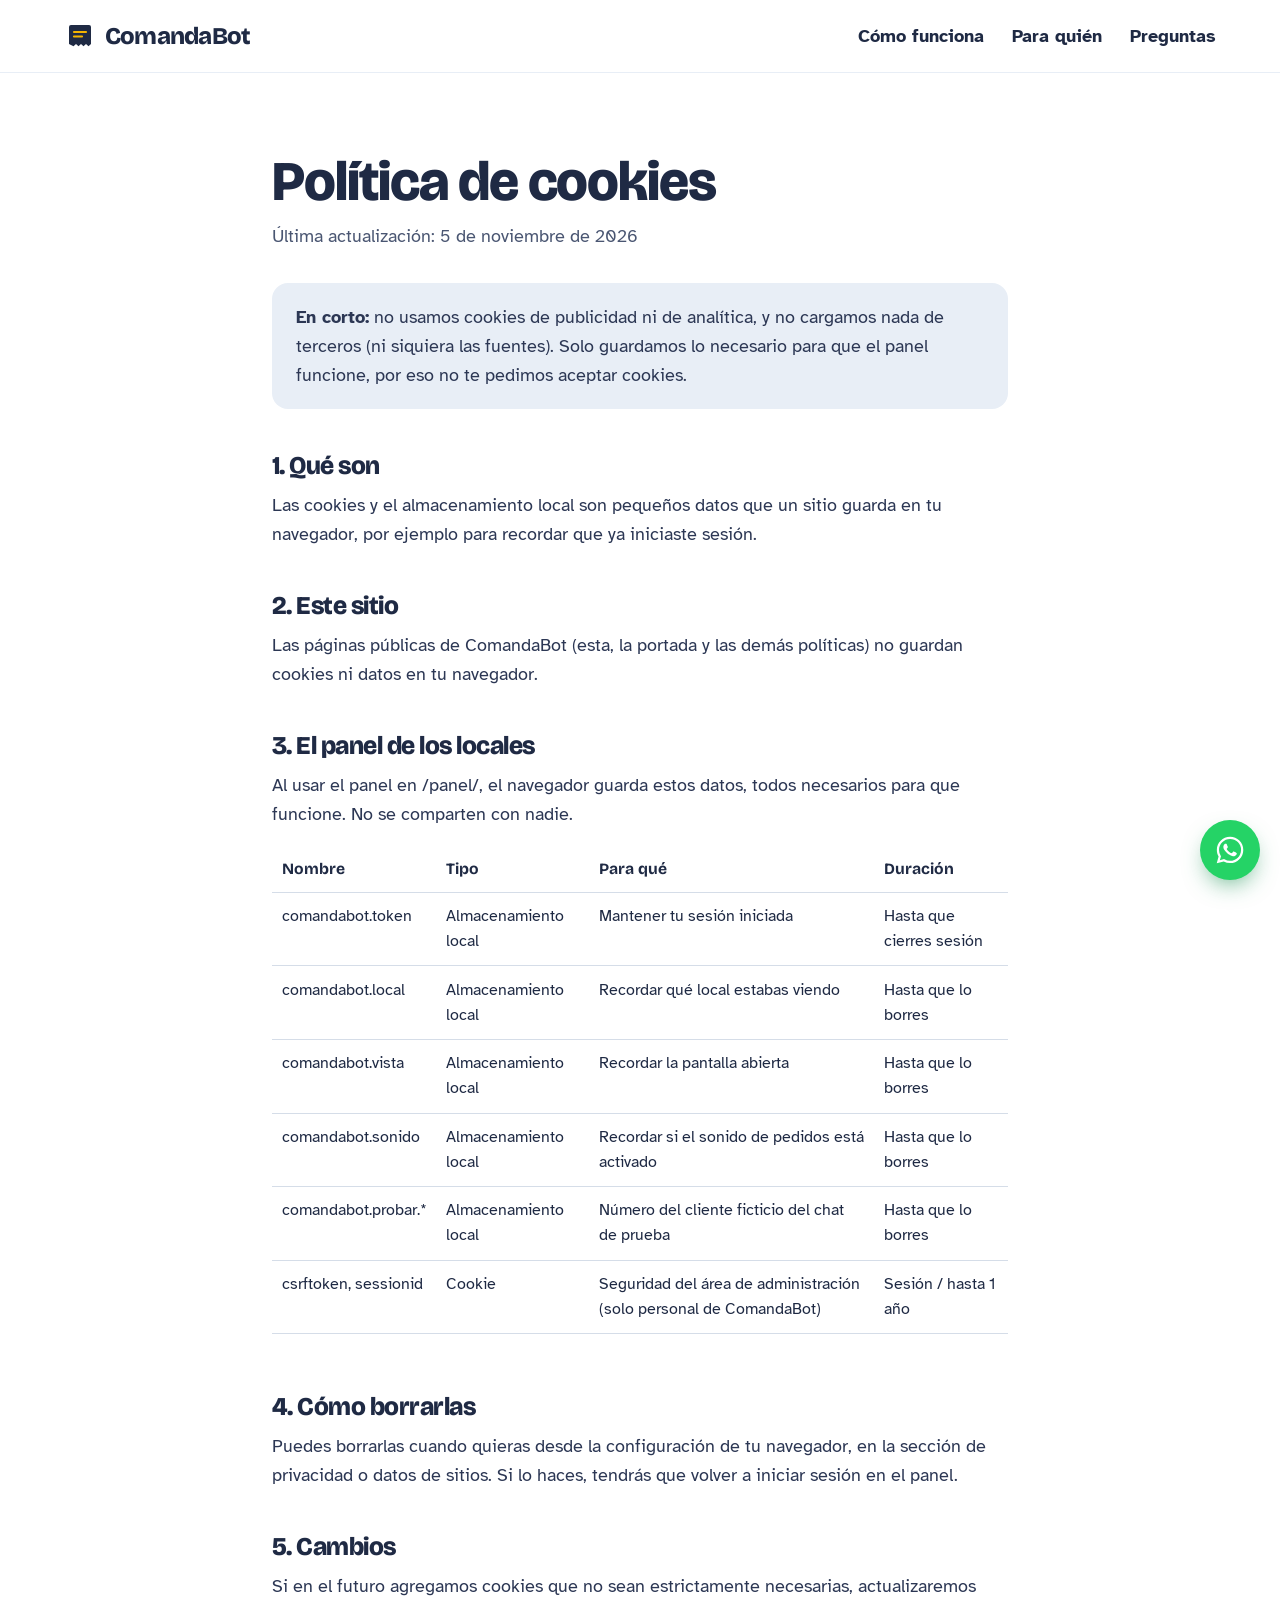
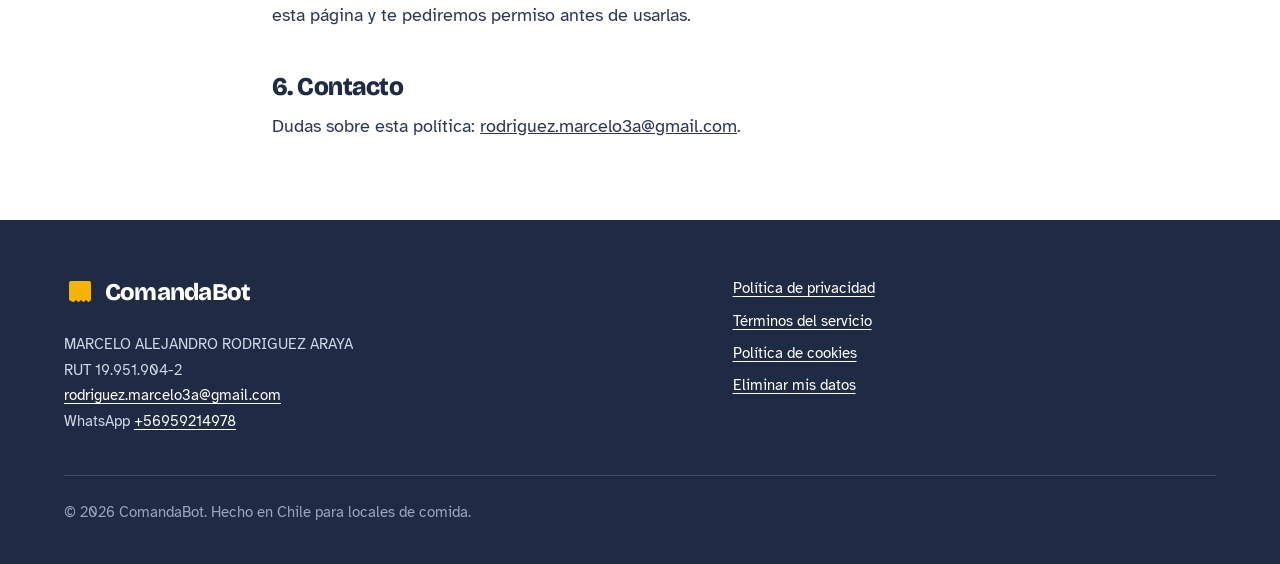
==== cookies/index.html @ 3d145ddc "Sitio público de ComandaBot (estático) Co-Authored-By: Claude Opus 5.5 <noreply@anthropic.com>" ====
<!DOCTYPE html>
<html lang="es-CL">
<head>
  <meta charset="utf-8">
  <meta name="viewport" content="width=device-width, initial-scale=1">
  <title>Política de cookies · ComandaBot</title>
  <meta name="description" content="Bot de WhatsApp que toma los pedidos de tu local y los deja listos en tu cocina, con el total bien calculado.">
  <meta name="theme-color" content="#f4b400">
  <meta property="og:title" content="ComandaBot: los pedidos de WhatsApp, directo a tu cocina">
  <meta property="og:description" content="Un bot que atiende tu WhatsApp, toma el pedido completo y lo deja listo en una pantalla para tu cocina.">
  <meta property="og:type" content="website">
  <meta property="og:url" content="https://comandabot.cl/cookies/"><link rel="canonical" href="https://comandabot.cl/cookies/">
  <link rel="icon" href="data:image/svg+xml,%3Csvg xmlns='http://www.w3.org/2000/svg' viewBox='0 0 32 32'%3E%3Crect width='32' height='32' rx='8' fill='%23f4b400'/%3E%3Cpath d='M8 7h16a2 2 0 0 1 2 2v13l-2.5 2-2.5-2-2.5 2-2.5-2-2.5 2-2.5-2-2 2V9a2 2 0 0 1 2-2z' fill='%231f2a44'/%3E%3Cpath d='M11 13h10M11 17h7' stroke='%23f4b400' stroke-width='2' stroke-linecap='round'/%3E%3C/svg%3E">
  <link rel="preload" href="/static/sitio/fuentes/bricolage.woff2" as="font" type="font/woff2" crossorigin>
  <link rel="stylesheet" href="/static/sitio/sitio.css">
</head>
<body>
  <a class="visualmente-oculto" href="#contenido">Saltar al contenido</a>

  <header class="encabezado encabezado-simple">
    <div class="contenedor">
      <a class="marca" href="/" aria-label="ComandaBot, inicio">
        <svg viewBox="0 0 32 32" aria-hidden="true" fill="none"><path d="M7 5h18a2 2 0 0 1 2 2v17l-2.5 2.2-2.5-2.2-2.5 2.2-2.5-2.2-2.5 2.2-2.5-2.2-2.5 2.2L5 24V7a2 2 0 0 1 2-2z" fill="currentColor"/><path d="M10 12h12M10 16.5h8" stroke="#f4b400" stroke-width="2.2" stroke-linecap="round"/></svg>

        ComandaBot
      </a>
      <nav class="navegacion" aria-label="Principal">
        <a class="ancla" href="/#como-funciona">Cómo funciona</a>
        <a class="ancla" href="/#para-quien">Para quién</a>
        <a class="ancla" href="/#preguntas">Preguntas</a>
      </nav>
    </div>
  </header>

  <main id="contenido">
<article class="legal">
  <div class="contenedor">
    <h1>Política de cookies</h1>
    <p class="actualizado">Última actualización: 5 de noviembre de 2026</p>
    
<div class="resumen">
  <p><b>En corto:</b> no usamos cookies de publicidad ni de analítica, y no cargamos nada de terceros (ni siquiera las fuentes). Solo guardamos lo necesario para que el panel funcione, por eso no te pedimos aceptar cookies.</p>
</div>

<h2>1. Qué son</h2>
<p>Las cookies y el almacenamiento local son pequeños datos que un sitio guarda en tu navegador, por ejemplo para recordar que ya iniciaste sesión.</p>

<h2>2. Este sitio</h2>
<p>Las páginas públicas de ComandaBot (esta, la portada y las demás políticas) no guardan cookies ni datos en tu navegador.</p>

<h2>3. El panel de los locales</h2>
<p>Al usar el panel en /panel/, el navegador guarda estos datos, todos necesarios para que funcione. No se comparten con nadie.</p>
<div class="tabla-scroll">
<table>
  <thead><tr><th>Nombre</th><th>Tipo</th><th>Para qué</th><th>Duración</th></tr></thead>
  <tbody>
    <tr><td>comandabot.token</td><td>Almacenamiento local</td><td>Mantener tu sesión iniciada</td><td>Hasta que cierres sesión</td></tr>
    <tr><td>comandabot.local</td><td>Almacenamiento local</td><td>Recordar qué local estabas viendo</td><td>Hasta que lo borres</td></tr>
    <tr><td>comandabot.vista</td><td>Almacenamiento local</td><td>Recordar la pantalla abierta</td><td>Hasta que lo borres</td></tr>
    <tr><td>comandabot.sonido</td><td>Almacenamiento local</td><td>Recordar si el sonido de pedidos está activado</td><td>Hasta que lo borres</td></tr>
    <tr><td>comandabot.probar.*</td><td>Almacenamiento local</td><td>Número del cliente ficticio del chat de prueba</td><td>Hasta que lo borres</td></tr>
    <tr><td>csrftoken, sessionid</td><td>Cookie</td><td>Seguridad del área de administración (solo personal de ComandaBot)</td><td>Sesión / hasta 1 año</td></tr>
  </tbody>
</table>
</div>

<h2>4. Cómo borrarlas</h2>
<p>Puedes borrarlas cuando quieras desde la configuración de tu navegador, en la sección de privacidad o datos de sitios. Si lo haces, tendrás que volver a iniciar sesión en el panel.</p>

<h2>5. Cambios</h2>
<p>Si en el futuro agregamos cookies que no sean estrictamente necesarias, actualizaremos esta página y te pediremos permiso antes de usarlas.</p>

<h2>6. Contacto</h2>
<p>Dudas sobre esta política: <a href="mailto:rodriguez.marcelo3a@gmail.com">rodriguez.marcelo3a@gmail.com</a>.</p>

  </div>
</article>
</main>

  <footer class="pie">
    <div class="contenedor">
      <div>
        <a class="marca" href="/"><svg viewBox="0 0 32 32" aria-hidden="true" fill="none"><path d="M7 5h18a2 2 0 0 1 2 2v17l-2.5 2.2-2.5-2.2-2.5 2.2-2.5-2.2-2.5 2.2-2.5-2.2-2.5 2.2L5 24V7a2 2 0 0 1 2-2z" fill="currentColor"/><path d="M10 12h12M10 16.5h8" stroke="#f4b400" stroke-width="2.2" stroke-linecap="round"/></svg>
 ComandaBot</a>
        <address>
          MARCELO ALEJANDRO RODRIGUEZ ARAYA<br>
          RUT 19.951.904-2<br>
          
          <a href="mailto:rodriguez.marcelo3a@gmail.com">rodriguez.marcelo3a@gmail.com</a>
          <br>WhatsApp <a href="https://wa.me/56959214978?text=Hola%2C%20quiero%20saber%20m%C3%A1s%20de%20ComandaBot%20para%20mi%20local.">+56959214978</a>
        </address>
      </div>
      <nav aria-label="Legal">
        <ul>
          <li><a href="/privacidad/">Política de privacidad</a></li>
          <li><a href="/terminos/">Términos del servicio</a></li>
          <li><a href="/cookies/">Política de cookies</a></li>
          <li><a href="/privacidad/#eliminar-datos">Eliminar mis datos</a></li>
        </ul>
      </nav>
      <p class="derechos">© 2026 ComandaBot. Hecho en Chile para locales de comida.</p>
    </div>
  </footer>

  
  <a class="whatsapp-flotante" href="https://wa.me/56959214978?text=Hola%2C%20quiero%20saber%20m%C3%A1s%20de%20ComandaBot%20para%20mi%20local." target="_blank" rel="noopener" aria-label="Escríbenos por WhatsApp">
    <svg viewBox="0 0 24 24" aria-hidden="true" fill="currentColor"><path d="M12.04 2C6.58 2 2.13 6.45 2.13 11.91c0 1.75.46 3.45 1.32 4.95L2.05 22l5.25-1.38a9.9 9.9 0 0 0 4.74 1.21h.01c5.46 0 9.91-4.45 9.91-9.91 0-2.65-1.03-5.14-2.9-7.01A9.82 9.82 0 0 0 12.04 2zm0 18.15h-.01a8.23 8.23 0 0 1-4.2-1.15l-.3-.18-3.12.82.83-3.04-.2-.31a8.2 8.2 0 0 1-1.26-4.38c0-4.54 3.7-8.24 8.25-8.24 2.2 0 4.27.86 5.83 2.42a8.18 8.18 0 0 1 2.41 5.83c0 4.54-3.7 8.23-8.23 8.23zm4.52-6.16c-.25-.12-1.47-.72-1.69-.81-.23-.08-.39-.12-.56.13-.16.24-.64.8-.78.97-.15.16-.29.18-.54.06-.25-.12-1.05-.39-1.99-1.23-.74-.66-1.23-1.47-1.38-1.72-.14-.25-.02-.38.11-.51.11-.11.25-.29.37-.43.13-.15.17-.25.25-.42.08-.16.04-.31-.02-.43-.06-.12-.56-1.34-.76-1.84-.2-.48-.41-.42-.56-.43h-.48c-.17 0-.43.06-.66.31-.22.25-.86.85-.86 2.07 0 1.22.89 2.4 1.01 2.56.12.17 1.75 2.67 4.23 3.74.59.26 1.05.41 1.41.52.59.19 1.13.16 1.56.1.48-.07 1.47-.6 1.67-1.18.21-.58.21-1.07.15-1.18-.06-.1-.23-.16-.48-.28z"/></svg>

  </a>
  
  
</body>
</html>
---- static/sitio/sitio.css ----
/* ComandaBot · sitio público
   Idea: el pedido de WhatsApp se convierte en la comanda de cocina.
   Paleta: tinta de lápiz pasta, mostaza de letrero de fuente de soda, papel de ticket. */

@font-face { font-family: "Bricolage"; src: url("fuentes/bricolage.woff2") format("woff2"); font-weight: 200 800; font-display: swap; }
@font-face { font-family: "Atkinson"; src: url("fuentes/atkinson-400.woff2") format("woff2"); font-weight: 400; font-display: swap; }
@font-face { font-family: "Atkinson"; src: url("fuentes/atkinson-700.woff2") format("woff2"); font-weight: 700; font-display: swap; }
@font-face { font-family: "Ticket"; src: url("fuentes/plexmono-500.woff2") format("woff2"); font-weight: 500; font-display: swap; }

:root {
  --tinta: #1f2a44;
  --tinta-suave: #4a5672;
  --mostaza: #f4b400;
  --mostaza-clara: #ffe08a;
  --papel: #ffffff;
  --azulejo: #e8eef6;
  --tomate: #e0452b;
  --whatsapp: #25d366;
  --whatsapp-oscuro: #128c4b;

  --display: "Bricolage", "Arial Narrow", system-ui, sans-serif;
  --texto: "Atkinson", system-ui, -apple-system, "Segoe UI", sans-serif;
  --ticket: "Ticket", ui-monospace, "Courier New", monospace;

  --ancho: 72rem;
  --margen: clamp(1.25rem, 4vw, 2.5rem);
}

*, *::before, *::after { box-sizing: border-box; }
html { scroll-behavior: smooth; scroll-padding-top: 5rem; }
body {
  margin: 0;
  font-family: var(--texto);
  font-size: 1.125rem;
  line-height: 1.6;
  color: var(--tinta);
  background: var(--papel);
  -webkit-font-smoothing: antialiased;
}
img, svg { display: block; max-width: 100%; }
a { color: inherit; }
:focus-visible { outline: 3px solid var(--tinta); outline-offset: 3px; border-radius: 4px; }
.contenedor { width: min(100% - 2 * var(--margen), var(--ancho)); margin-inline: auto; }
.visualmente-oculto { position: absolute; width: 1px; height: 1px; overflow: hidden; clip: rect(0 0 0 0); white-space: nowrap; }

/* Titulares: grotesca con aire de letrero, apretada y grande */
h1, h2, h3 { font-family: var(--display); line-height: 1.02; letter-spacing: -0.02em; margin: 0; text-wrap: balance; }
h1 { font-size: clamp(2.6rem, 6.4vw, 5.25rem); font-weight: 800; font-variation-settings: "opsz" 96; }
h2 { font-size: clamp(2rem, 4.2vw, 3.25rem); font-weight: 800; font-variation-settings: "opsz" 72; }
h3 { font-size: 1.35rem; font-weight: 700; letter-spacing: -0.01em; line-height: 1.2; }
p { margin: 0; }
.bajada { font-size: clamp(1.15rem, 1.6vw, 1.35rem); max-width: 34em; color: var(--tinta-suave); }

/* Botones */
.boton {
  display: inline-flex; align-items: center; justify-content: center; gap: 0.6rem;
  min-height: 3.5rem; padding: 0 1.6rem;
  font: 700 1.1rem/1 var(--texto); text-decoration: none;
  border-radius: 999px; border: 2px solid transparent; cursor: pointer;
  transition: transform 0.15s ease, background-color 0.15s ease;
}
.boton:active { transform: scale(0.97); }
.boton-whatsapp { background: var(--whatsapp-oscuro); color: #fff; }
.boton-whatsapp:hover { background: #0e7a40; }
.boton-whatsapp svg { width: 1.4rem; height: 1.4rem; }
.boton-borde { border-color: var(--tinta); color: var(--tinta); background: transparent; }
.boton-borde:hover { background: var(--tinta); color: #fff; }

/* Encabezado */
.encabezado { position: sticky; top: 0; z-index: 20; background: var(--mostaza); }
.encabezado .contenedor { display: flex; align-items: center; justify-content: space-between; gap: 1rem; min-height: 4.5rem; }
.marca { display: inline-flex; align-items: center; gap: 0.55rem; font: 800 1.5rem/1 var(--display); letter-spacing: -0.03em; text-decoration: none; }
.marca svg { width: 2rem; height: 2rem; flex-shrink: 0; }
.navegacion { display: flex; align-items: center; gap: 1.75rem; font-weight: 700; }
.navegacion a { text-decoration: none; }
.navegacion a:hover { text-decoration: underline; text-underline-offset: 0.25em; }
.navegacion .ingresar { white-space: nowrap; padding: 0.55rem 1.1rem; border-radius: 999px; border: 2px solid var(--tinta); }
.navegacion .ingresar:hover { background: var(--tinta); color: var(--mostaza); text-decoration: none; }
@media (max-width: 52rem) { .navegacion .ancla { display: none; } }
@media (max-width: 26rem) { .navegacion .al-panel { display: none; } .marca { font-size: 1.3rem; } }
.encabezado-simple { background: var(--papel); border-bottom: 1px solid var(--azulejo); }

/* ---------- Portada: el chat se convierte en comanda ---------- */
.portada { background: var(--mostaza); padding: clamp(2.5rem, 6vw, 5rem) 0 clamp(3.5rem, 8vw, 6.5rem); overflow: hidden; }
.portada .contenedor { display: grid; grid-template-columns: 1.05fr 0.95fr; gap: clamp(2rem, 5vw, 4.5rem); align-items: center; }
.portada h1 { max-width: 11ch; }
.portada .bajada { color: var(--tinta); margin-top: 1.5rem; }
.portada .acciones { display: flex; flex-wrap: wrap; gap: 0.85rem; margin-top: 2.25rem; }
.portada .letra-chica { margin-top: 1.1rem; font-size: 0.95rem; }
@media (max-width: 60rem) {
  .portada .contenedor { grid-template-columns: 1fr; }
  .portada h1 { max-width: 14ch; }
}

.escena { position: relative; display: grid; grid-template-columns: 1fr; justify-items: center; }
.chat {
  font-family: system-ui, -apple-system, "Segoe UI", Roboto, sans-serif; /* como WhatsApp, y sin el cero tachado de Atkinson */
  width: min(100%, 25rem);
  background: rgba(255, 255, 255, 0.5);
  border: 2px solid rgba(31, 42, 68, 0.12);
  border-radius: 1.75rem;
  padding: 1rem 1rem 1.25rem;
  display: flex; flex-direction: column; gap: 0.55rem;
}
.chat-cabecera { display: flex; align-items: center; gap: 0.6rem; padding: 0.2rem 0.3rem 0.6rem; border-bottom: 1px solid rgba(31, 42, 68, 0.12); font-size: 0.95rem; }
.chat-cabecera .avatar { width: 2.2rem; height: 2.2rem; border-radius: 50%; background: var(--tinta); color: var(--mostaza); display: grid; place-items: center; font: 800 1rem var(--display); }
.chat-cabecera small { display: block; color: var(--tinta-suave); font-size: 0.8rem; }
.burbuja { max-width: 86%; padding: 0.55rem 0.8rem 0.4rem; border-radius: 1rem; font-size: 0.95rem; line-height: 1.4; box-shadow: 0 1px 0 rgba(31, 42, 68, 0.12); }
.burbuja time { display: block; text-align: right; font-size: 0.7rem; color: var(--tinta-suave); margin-top: 0.15rem; }
.burbuja.cliente { align-self: flex-end; background: #d9fdd3; border-bottom-right-radius: 0.3rem; }
.burbuja.bot { align-self: flex-start; background: var(--papel); border-bottom-left-radius: 0.3rem; }
.burbuja.bot b { font-weight: 700; }

/* La comanda: papel térmico que sale de la "impresora" */
.impresora { width: min(100%, 19rem); margin-top: -0.5rem; position: relative; z-index: 2; }
.impresora::before { /* ranura */
  content: ""; display: block; height: 0.9rem; border-radius: 0.6rem; background: var(--tinta);
  box-shadow: inset 0 -3px 0 rgba(0, 0, 0, 0.35);
}
.papel-recorte { overflow: hidden; margin: -0.35rem 0.8rem 0; padding-bottom: 1.25rem; }
.comanda {
  --diente: 0.6rem;
  background: var(--papel);
  font: 500 0.78rem/1.5 var(--ticket);
  color: #222;
  padding: 1rem 1rem 1.4rem;
  white-space: pre;
  box-shadow: 0 10px 18px -10px rgba(31, 42, 68, 0.45);
  /* borde inferior cortado en zigzag, como el ticket arrancado */
  -webkit-mask: conic-gradient(from -45deg at bottom, #0000, #000 1deg 89deg, #0000 90deg) 50% / calc(2 * var(--diente)) 100%;
          mask: conic-gradient(from -45deg at bottom, #0000, #000 1deg 89deg, #0000 90deg) 50% / calc(2 * var(--diente)) 100%;
  transform-origin: top center;
}
.comanda strong { font-weight: 500; background: var(--mostaza-clara); }
.campana {
  position: absolute; z-index: 3; top: -1.2rem; right: -0.6rem;
  background: var(--tomate); color: #fff; font: 700 0.85rem/1 var(--texto);
  padding: 0.5rem 0.8rem; border-radius: 999px; box-shadow: 0 6px 14px -6px rgba(224, 69, 43, 0.8);
}

/* Secuencia de carga (una sola, orquestada): mensajes -> confirmación -> se imprime la comanda */
@media (prefers-reduced-motion: no-preference) {
  .animar .burbuja { opacity: 0; transform: translateY(0.5rem) scale(0.98); animation: aparecer 0.35s ease-out forwards; }
  .animar .burbuja:nth-of-type(1) { animation-delay: 0.3s; }
  .animar .burbuja:nth-of-type(2) { animation-delay: 1.3s; }
  .animar .burbuja:nth-of-type(3) { animation-delay: 2.5s; }
  .animar .burbuja:nth-of-type(4) { animation-delay: 3.2s; }
  .animar .comanda { transform: translateY(-101%); animation: imprimir 1.6s steps(14, end) 3.8s forwards; }
  .animar .campana { opacity: 0; transform: scale(0.6); animation: sonar 0.5s cubic-bezier(.3, 1.6, .5, 1) 5.4s forwards; }
}
@keyframes aparecer { to { opacity: 1; transform: none; } }
@keyframes imprimir { to { transform: translateY(0); } }
@keyframes sonar { to { opacity: 1; transform: none; } }
.repetir {
  margin-top: 0.25rem; background: none; border: 0; padding: 0.4rem 0.6rem;
  font: 700 0.9rem var(--texto); color: var(--tinta); text-decoration: underline; text-underline-offset: 0.2em; cursor: pointer;
}
@media (prefers-reduced-motion: reduce) { .repetir { display: none; } }

/* ---------- Secciones ---------- */
.seccion { padding: clamp(4rem, 9vw, 7rem) 0; }
.seccion-azulejo { background: var(--azulejo); }
.seccion .encabezado-seccion { max-width: 40rem; margin-bottom: clamp(2.5rem, 5vw, 3.75rem); }
.seccion .encabezado-seccion .bajada { margin-top: 1rem; }

/* Cómo funciona: es una secuencia real, por eso va numerada */
.pasos { list-style: none; margin: 0; padding: 0; display: grid; grid-template-columns: repeat(4, 1fr); gap: 2rem; counter-reset: paso; }
.pasos li { counter-increment: paso; position: relative; padding-top: 4.25rem; }
.pasos li::before {
  content: counter(paso);
  position: absolute; top: 0; left: 0;
  width: 3.1rem; height: 3.1rem; border-radius: 50%;
  display: grid; place-items: center;
  font: 800 1.5rem/1 var(--display); color: var(--tinta); background: var(--mostaza);
}
.pasos li:not(:last-child)::after { /* línea que une los pasos */
  content: ""; position: absolute; top: 1.55rem; left: 3.6rem; right: -1.5rem; height: 2px;
  background: repeating-linear-gradient(90deg, var(--tinta) 0 6px, transparent 6px 12px); opacity: 0.35;
}
.pasos p { margin-top: 0.5rem; color: var(--tinta-suave); }
@media (max-width: 56rem) {
  .pasos { grid-template-columns: 1fr 1fr; row-gap: 2.75rem; }
  .pasos li::after { display: none; }
}
@media (max-width: 34rem) { .pasos { grid-template-columns: 1fr; } }

/* El panel: maqueta del tablero real de la cocina */
.panel-demo { display: grid; grid-template-columns: 0.8fr 1.2fr; gap: clamp(2rem, 5vw, 4rem); align-items: center; }
.panel-demo ul.puntos { list-style: none; padding: 0; margin: 1.75rem 0 0; display: grid; gap: 1rem; }
.panel-demo ul.puntos li { padding-left: 1.75rem; position: relative; }
.panel-demo ul.puntos li::before { content: ""; position: absolute; left: 0; top: 0.55em; width: 0.8rem; height: 0.8rem; border-radius: 3px; background: var(--punto, var(--mostaza)); }
@media (max-width: 60rem) { .panel-demo { grid-template-columns: 1fr; } }

.tablero { font-family: system-ui, -apple-system, "Segoe UI", Roboto, sans-serif; background: #f1f5f9; border-radius: 1.25rem; padding: 1rem; border: 1px solid #d5dde8; box-shadow: 0 30px 60px -30px rgba(31, 42, 68, 0.35); }
.tablero-barra { display: flex; align-items: center; justify-content: space-between; padding: 0.25rem 0.4rem 0.9rem; font: 800 1.15rem var(--display); }
.tablero-barra span { font: 400 0.85rem var(--texto); color: var(--tinta-suave); display: inline-flex; align-items: center; gap: 0.4rem; }
.tablero-barra span::before { content: ""; width: 0.55rem; height: 0.55rem; border-radius: 50%; background: #10b981; }
.columnas { display: grid; grid-template-columns: 1fr 1fr; gap: 0.9rem; }
.columna h3 { font-size: 1rem; margin: 0 0 0.6rem; }
.tarjeta { background: #fff; border-radius: 0.9rem; border-top: 7px solid var(--borde, #fbbf24); padding: 0.75rem 0.85rem 0.85rem; box-shadow: 0 2px 6px rgba(31, 42, 68, 0.1); font-size: 0.85rem; line-height: 1.35; }
.tarjeta + .tarjeta { margin-top: 0.7rem; }
.tarjeta header { display: flex; justify-content: space-between; align-items: baseline; }
.tarjeta .numero { font: 800 1.6rem/1 var(--display); }
.tarjeta .espera { font-size: 0.72rem; font-weight: 700; padding: 0.15rem 0.5rem; border-radius: 999px; background: var(--chip, #fef3c7); color: var(--chip-texto, #78350f); }
.tarjeta .cliente { font-weight: 700; font-size: 1rem; margin-top: 0.35rem; }
.tarjeta .etiqueta { display: inline-block; margin-top: 0.35rem; padding: 0.2rem 0.5rem; border-radius: 0.45rem; font-weight: 700; font-size: 0.75rem; background: #ede9fe; color: #4c1d95; }
.tarjeta ul { list-style: none; padding: 0; margin: 0.5rem 0 0; }
.tarjeta li b { display: inline-block; min-width: 1.6rem; }
.tarjeta .nota { color: #b45309; font-style: italic; padding-left: 1.6rem; }
.tarjeta .listo { margin-top: 0.6rem; background: #059669; color: #fff; text-align: center; font-weight: 800; border-radius: 0.55rem; padding: 0.45rem; }
@media (max-width: 30rem) { .columnas { grid-template-columns: 1fr; } }

/* Lo que resuelve: lista de definiciones en dos columnas (no tarjetas) */
.resuelve { display: grid; grid-template-columns: repeat(2, 1fr); column-gap: clamp(2rem, 6vw, 5rem); row-gap: 2.25rem; margin: 0; }
.resuelve div { border-top: 2px solid var(--tinta); padding-top: 1rem; }
.resuelve dt { font: 700 1.3rem/1.25 var(--display); letter-spacing: -0.01em; }
.resuelve dd { margin: 0.45rem 0 0; color: var(--tinta-suave); max-width: 32em; }
@media (max-width: 46rem) { .resuelve { grid-template-columns: 1fr; } }

/* Confianza: la única sección oscura */
.confianza { background: var(--tinta); color: #fff; }
.confianza .contenedor { display: grid; grid-template-columns: 1.15fr 0.85fr; gap: clamp(2rem, 5vw, 4rem); align-items: end; }
.confianza h2 { font-size: clamp(2.4rem, 5.6vw, 4.5rem); color: var(--mostaza); max-width: 12ch; }
.confianza p { color: #d7dded; font-size: 1.2rem; max-width: 30em; }
.confianza p + p { margin-top: 1rem; }
@media (max-width: 56rem) { .confianza .contenedor { grid-template-columns: 1fr; } }

/* Para quién */
.locales { display: flex; flex-wrap: wrap; gap: 0.75rem; list-style: none; margin: 0; padding: 0; }
.locales li { font: 700 clamp(1.15rem, 2vw, 1.45rem)/1 var(--display); padding: 0.85rem 1.25rem; border-radius: 999px; background: var(--papel); border: 2px solid var(--tinta); }
.modos { display: grid; grid-template-columns: 1fr 1fr; gap: clamp(1.5rem, 4vw, 3rem); margin-top: 3.5rem; }
.modo { background: var(--papel); border-radius: 1.5rem; padding: 1.75rem; }
.modo h3 { font-size: 1.6rem; }
.modo p { margin-top: 0.6rem; color: var(--tinta-suave); }
@media (max-width: 46rem) { .modos { grid-template-columns: 1fr; } }

/* Preguntas frecuentes */
.preguntas { max-width: 48rem; }
.preguntas details { border-bottom: 2px solid var(--azulejo); }
.preguntas summary {
  list-style: none; cursor: pointer; padding: 1.35rem 2.75rem 1.35rem 0; position: relative;
  font: 700 1.25rem/1.3 var(--display); letter-spacing: -0.01em;
}
.preguntas summary::-webkit-details-marker { display: none; }
.preguntas summary::after {
  content: "+"; position: absolute; right: 0.25rem; top: 50%; transform: translateY(-50%);
  width: 2rem; height: 2rem; border-radius: 50%; display: grid; place-items: center;
  background: var(--mostaza); font: 800 1.3rem/1 var(--display); transition: transform 0.2s ease;
}
.preguntas details[open] summary::after { content: "–"; }
.preguntas details p { padding: 0 0 1.5rem; color: var(--tinta-suave); max-width: 40em; }

/* Cierre */
.cierre { background: var(--mostaza); text-align: left; }
.cierre .contenedor { display: flex; flex-wrap: wrap; align-items: center; justify-content: space-between; gap: 2rem; }
.cierre h2 { max-width: 14ch; }
.cierre p { margin-top: 0.75rem; max-width: 30em; }

/* Pie */
.pie { background: var(--tinta); color: #cfd6e6; padding: 3.5rem 0 2.5rem; font-size: 0.95rem; }
.pie .contenedor { display: grid; grid-template-columns: 1.3fr 1fr; gap: 2.5rem; }
.pie .marca { color: #fff; }
.pie .marca svg { color: var(--mostaza); }
.pie address { font-style: normal; margin-top: 1rem; line-height: 1.7; }
.pie nav ul { list-style: none; margin: 0; padding: 0; display: grid; gap: 0.5rem; justify-items: start; }
.pie a { color: #fff; text-underline-offset: 0.2em; }
.pie .derechos { grid-column: 1 / -1; border-top: 1px solid rgba(255, 255, 255, 0.15); padding-top: 1.5rem; color: #9aa5bf; }
@media (max-width: 40rem) { .pie .contenedor { grid-template-columns: 1fr; } }
.falta { background: #ffe1dc; color: #8a1c0c; padding: 0.05rem 0.35rem; border-radius: 0.3rem; font-weight: 700; }

/* Botón flotante de WhatsApp */
.whatsapp-flotante {
  position: fixed; right: 1.25rem; bottom: 1.25rem; z-index: 30;
  width: 3.75rem; height: 3.75rem; border-radius: 50%;
  background: var(--whatsapp); color: #fff; display: grid; place-items: center;
  box-shadow: 0 10px 24px -8px rgba(18, 140, 75, 0.7);
  transition: transform 0.15s ease;
}
.whatsapp-flotante:hover { transform: scale(1.06); }
.whatsapp-flotante svg { width: 2rem; height: 2rem; }

/* ---------- Páginas legales ---------- */
.legal { padding: clamp(3rem, 7vw, 5rem) 0 5rem; }
.legal .contenedor { max-width: 46rem; }
.legal h1 { font-size: clamp(2.3rem, 5vw, 3.5rem); }
.legal .actualizado { margin-top: 0.75rem; color: var(--tinta-suave); }
.legal .resumen { margin: 2rem 0 1rem; padding: 1.25rem 1.5rem; background: var(--azulejo); border-radius: 1rem; }
.legal h2 { font-size: 1.6rem; margin: 2.75rem 0 0.75rem; }
.legal h3 { font-size: 1.15rem; margin: 1.5rem 0 0.5rem; }
.legal p, .legal li { color: #2c3754; }
.legal p + p { margin-top: 0.85rem; }
.legal ul { padding-left: 1.25rem; margin: 0.75rem 0; }
.legal li + li { margin-top: 0.4rem; }
.legal table { width: 100%; border-collapse: collapse; margin: 1rem 0; font-size: 0.98rem; }
.legal th, .legal td { text-align: left; vertical-align: top; padding: 0.7rem 0.6rem; border-bottom: 1px solid #d5dde8; }
.legal th { font-family: var(--display); font-weight: 700; }
.legal .tabla-scroll { overflow-x: auto; }
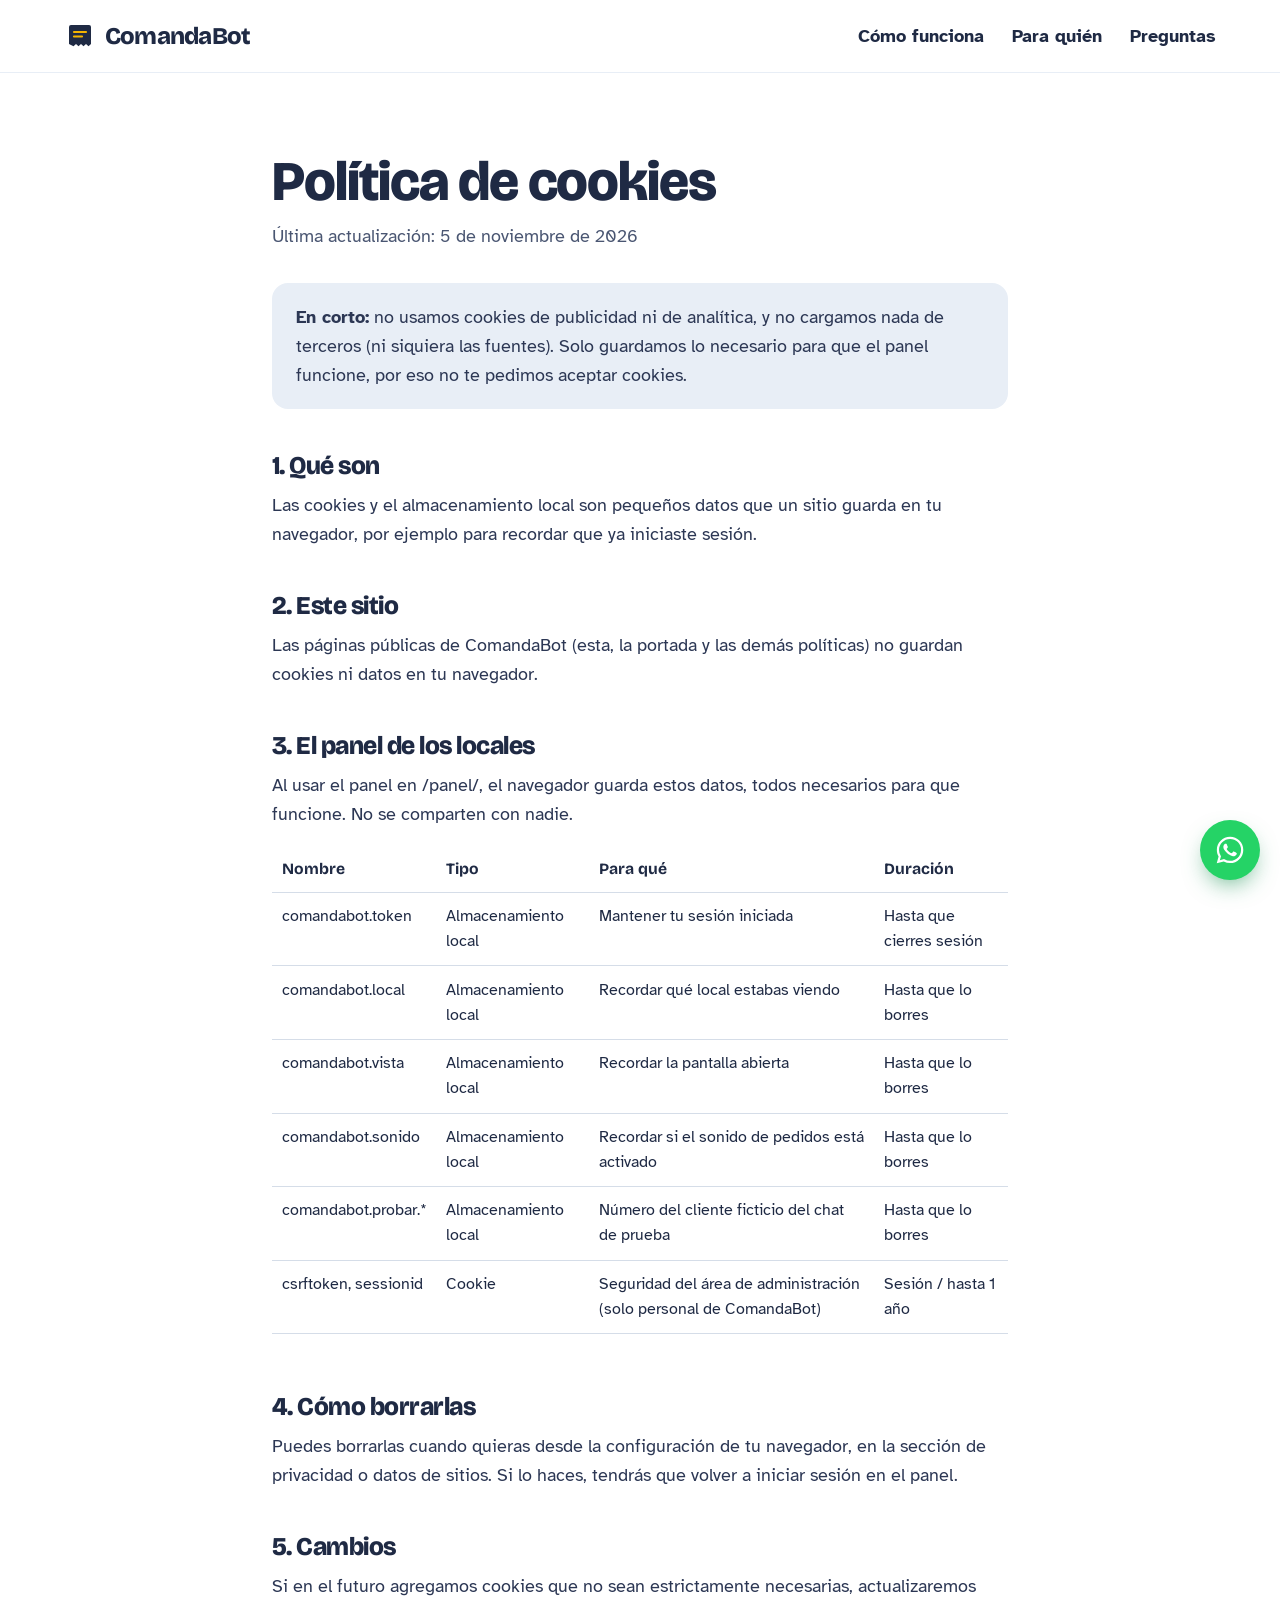
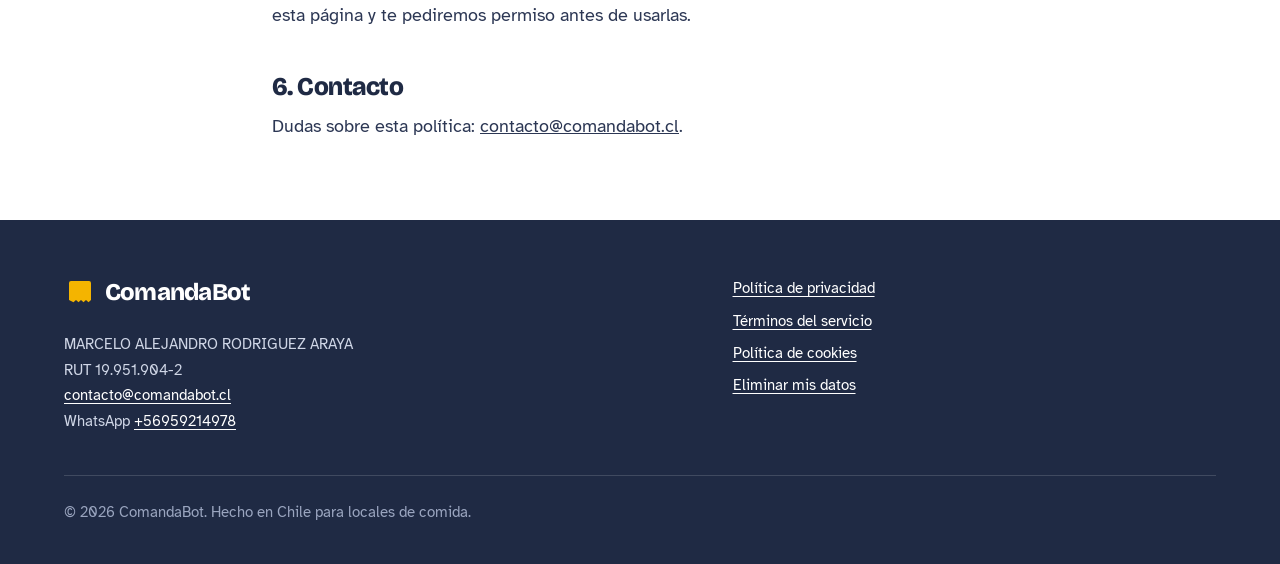
==== commit 797817fa: "Correo de contacto: contacto@comandabot.cl Co-Authored-By: Claude Opus 5.5 <noreply@anthropic.com>" ====
--- a/cookies/index.html
+++ b/cookies/index.html
@@ -71,7 +71,7 @@
 <p>Si en el futuro agregamos cookies que no sean estrictamente necesarias, actualizaremos esta página y te pediremos permiso antes de usarlas.</p>
 
 <h2>6. Contacto</h2>
-<p>Dudas sobre esta política: <a href="mailto:rodriguez.marcelo3a@gmail.com">rodriguez.marcelo3a@gmail.com</a>.</p>
+<p>Dudas sobre esta política: <a href="mailto:contacto@comandabot.cl">contacto@comandabot.cl</a>.</p>
 
   </div>
 </article>
@@ -86,7 +86,7 @@
           MARCELO ALEJANDRO RODRIGUEZ ARAYA<br>
           RUT 19.951.904-2<br>
           
-          <a href="mailto:rodriguez.marcelo3a@gmail.com">rodriguez.marcelo3a@gmail.com</a>
+          <a href="mailto:contacto@comandabot.cl">contacto@comandabot.cl</a>
           <br>WhatsApp <a href="https://wa.me/56959214978?text=Hola%2C%20quiero%20saber%20m%C3%A1s%20de%20ComandaBot%20para%20mi%20local.">+56959214978</a>
         </address>
       </div>
